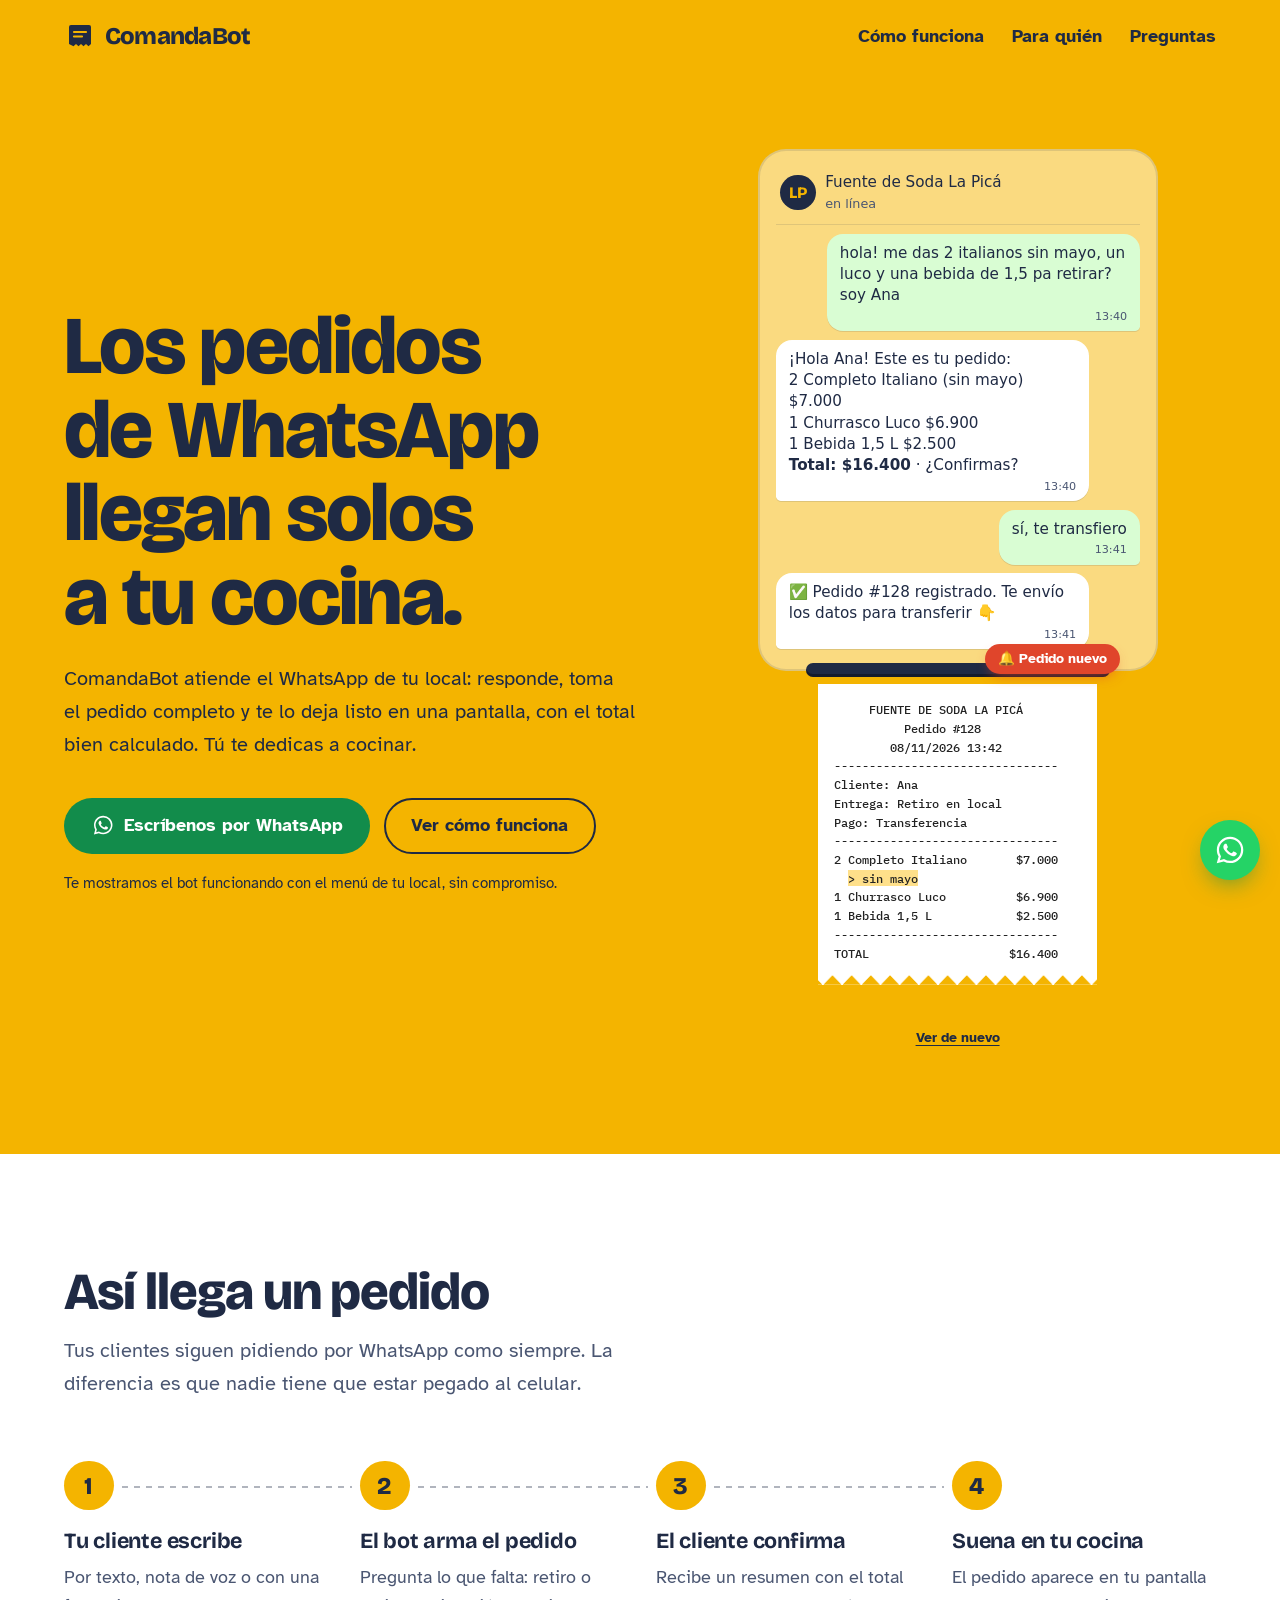
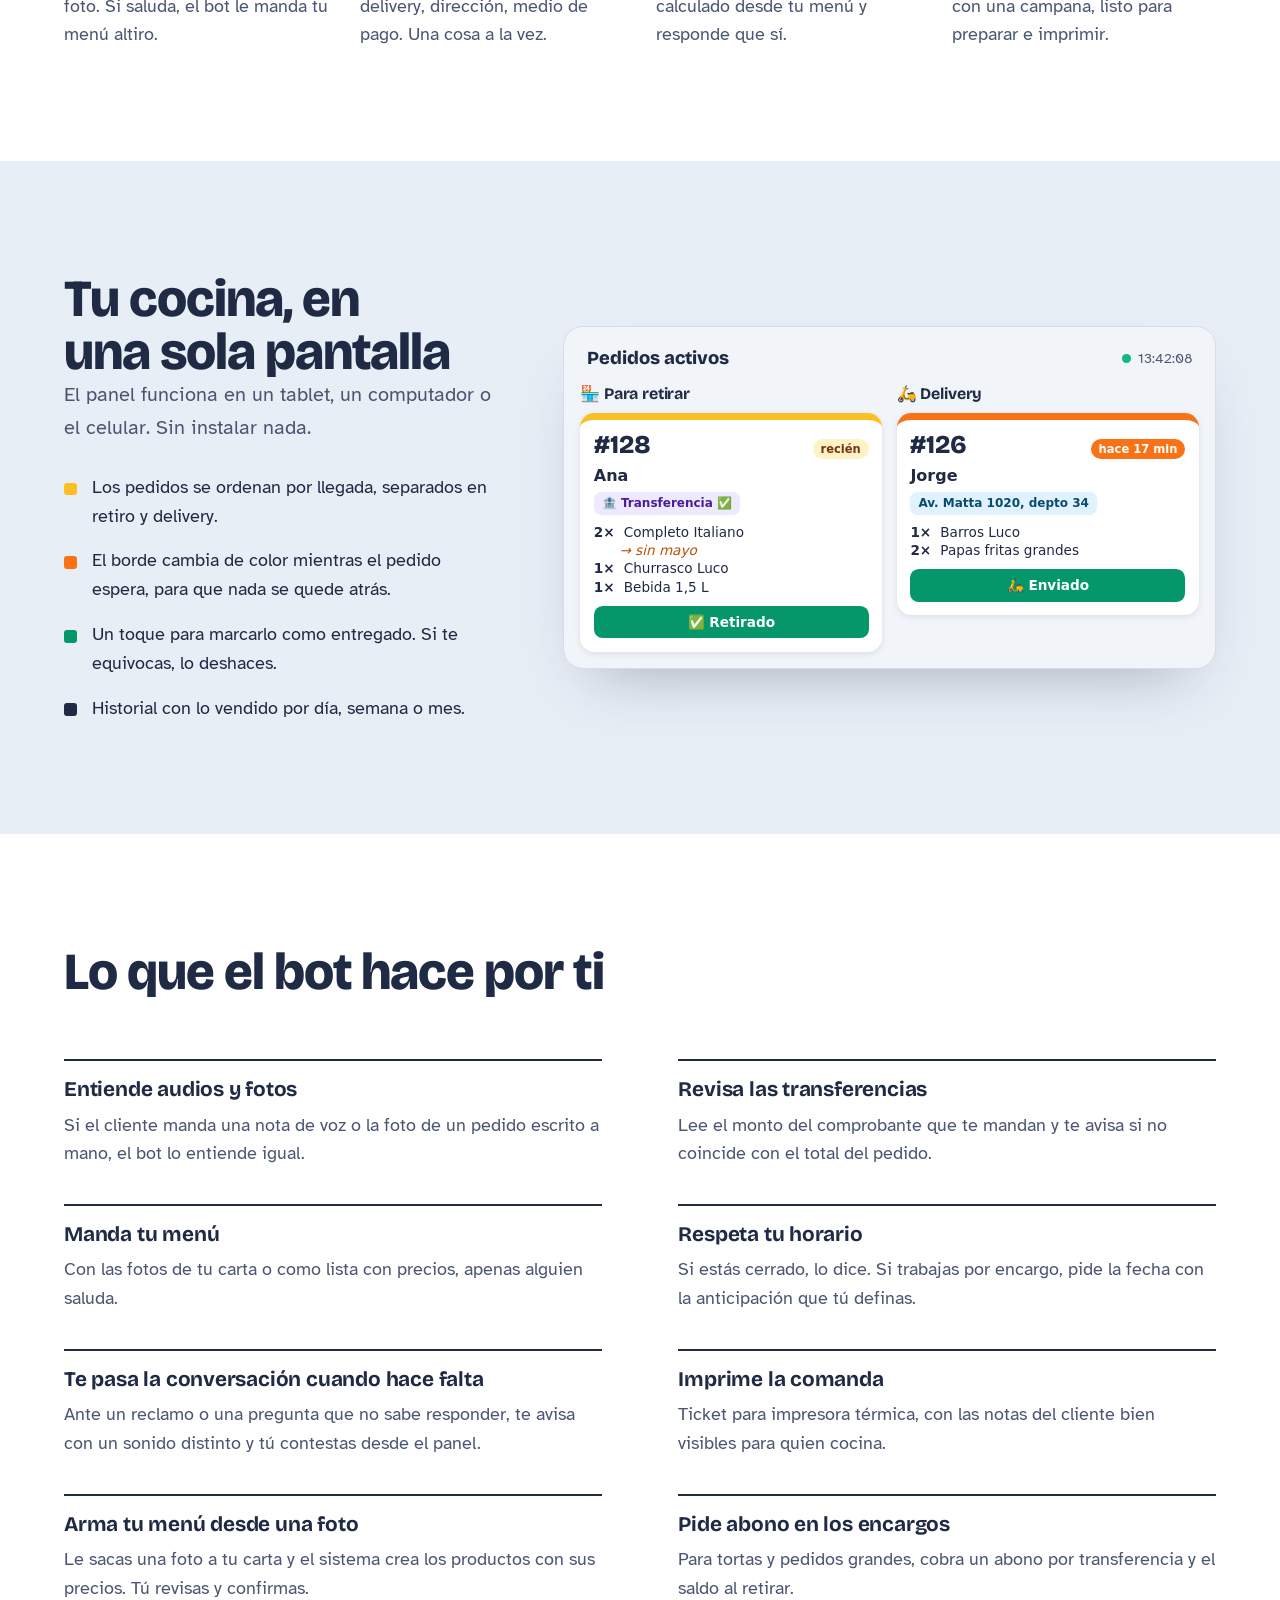
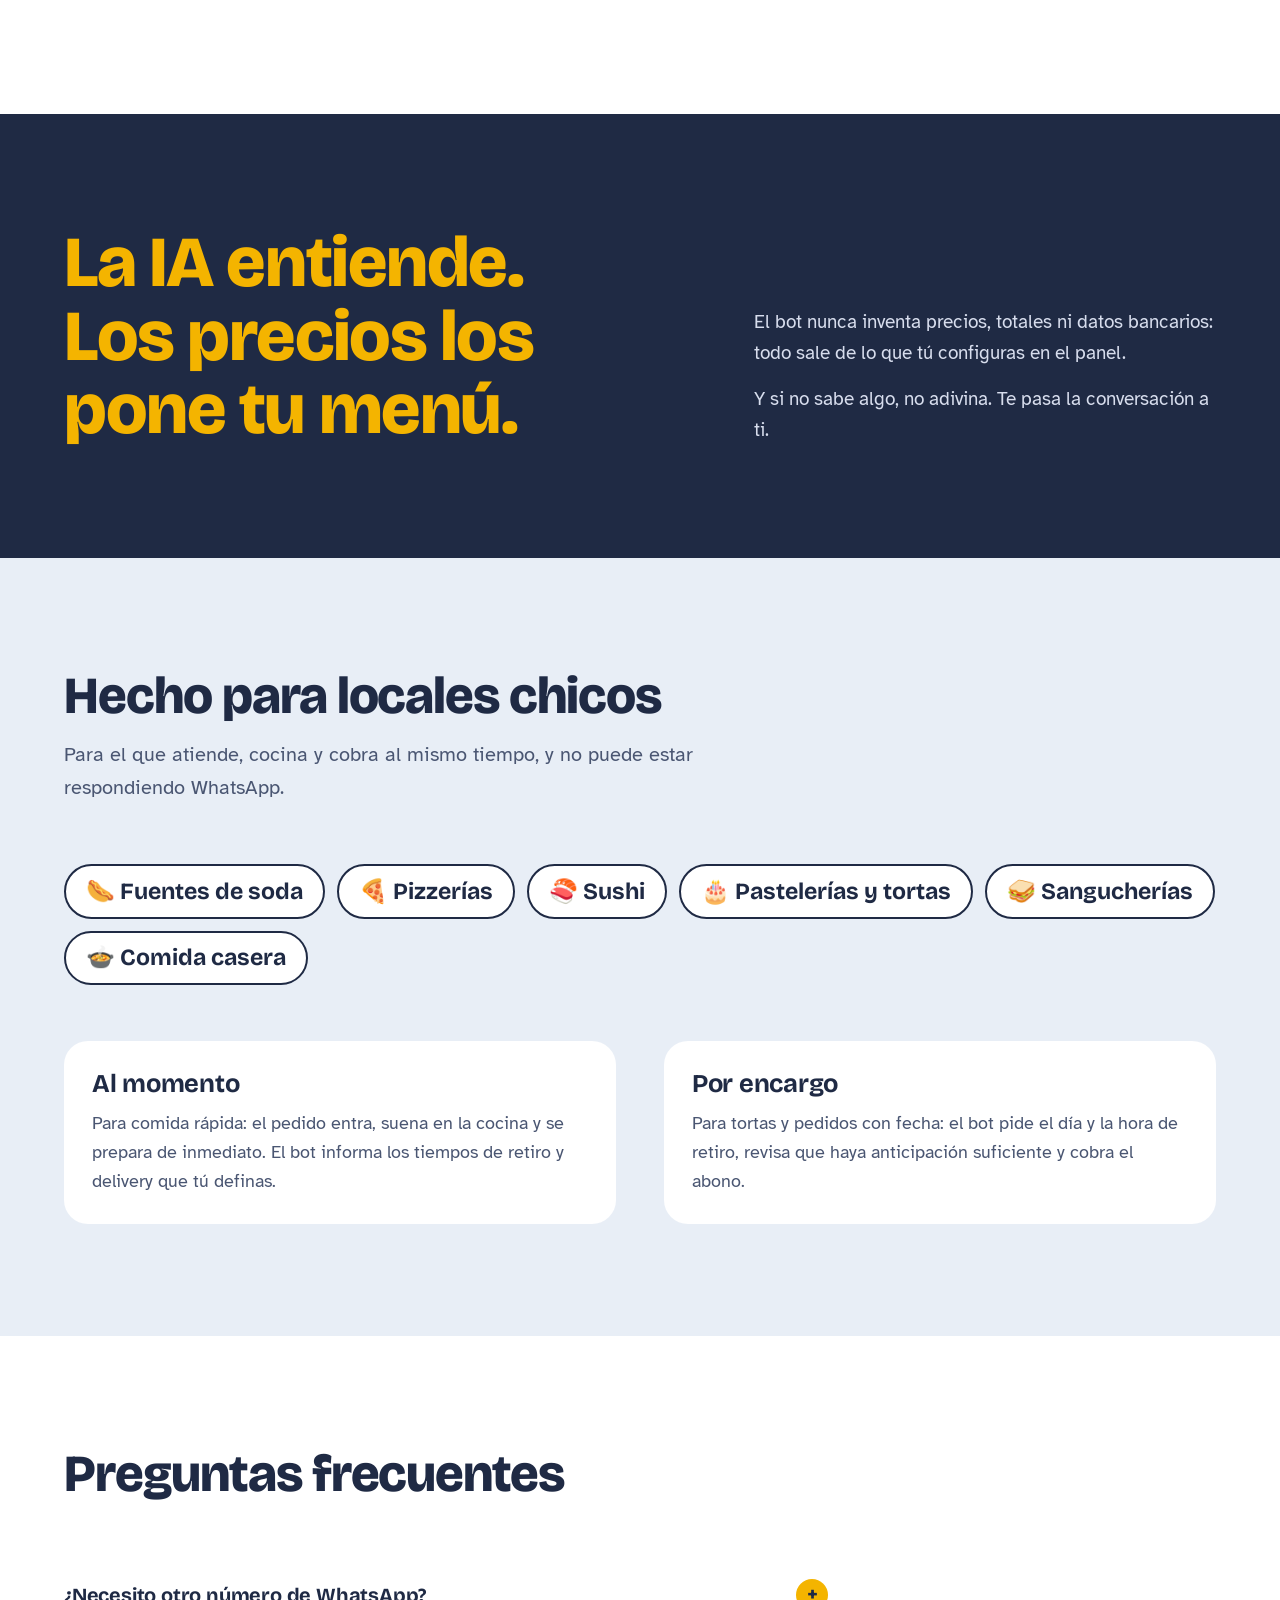
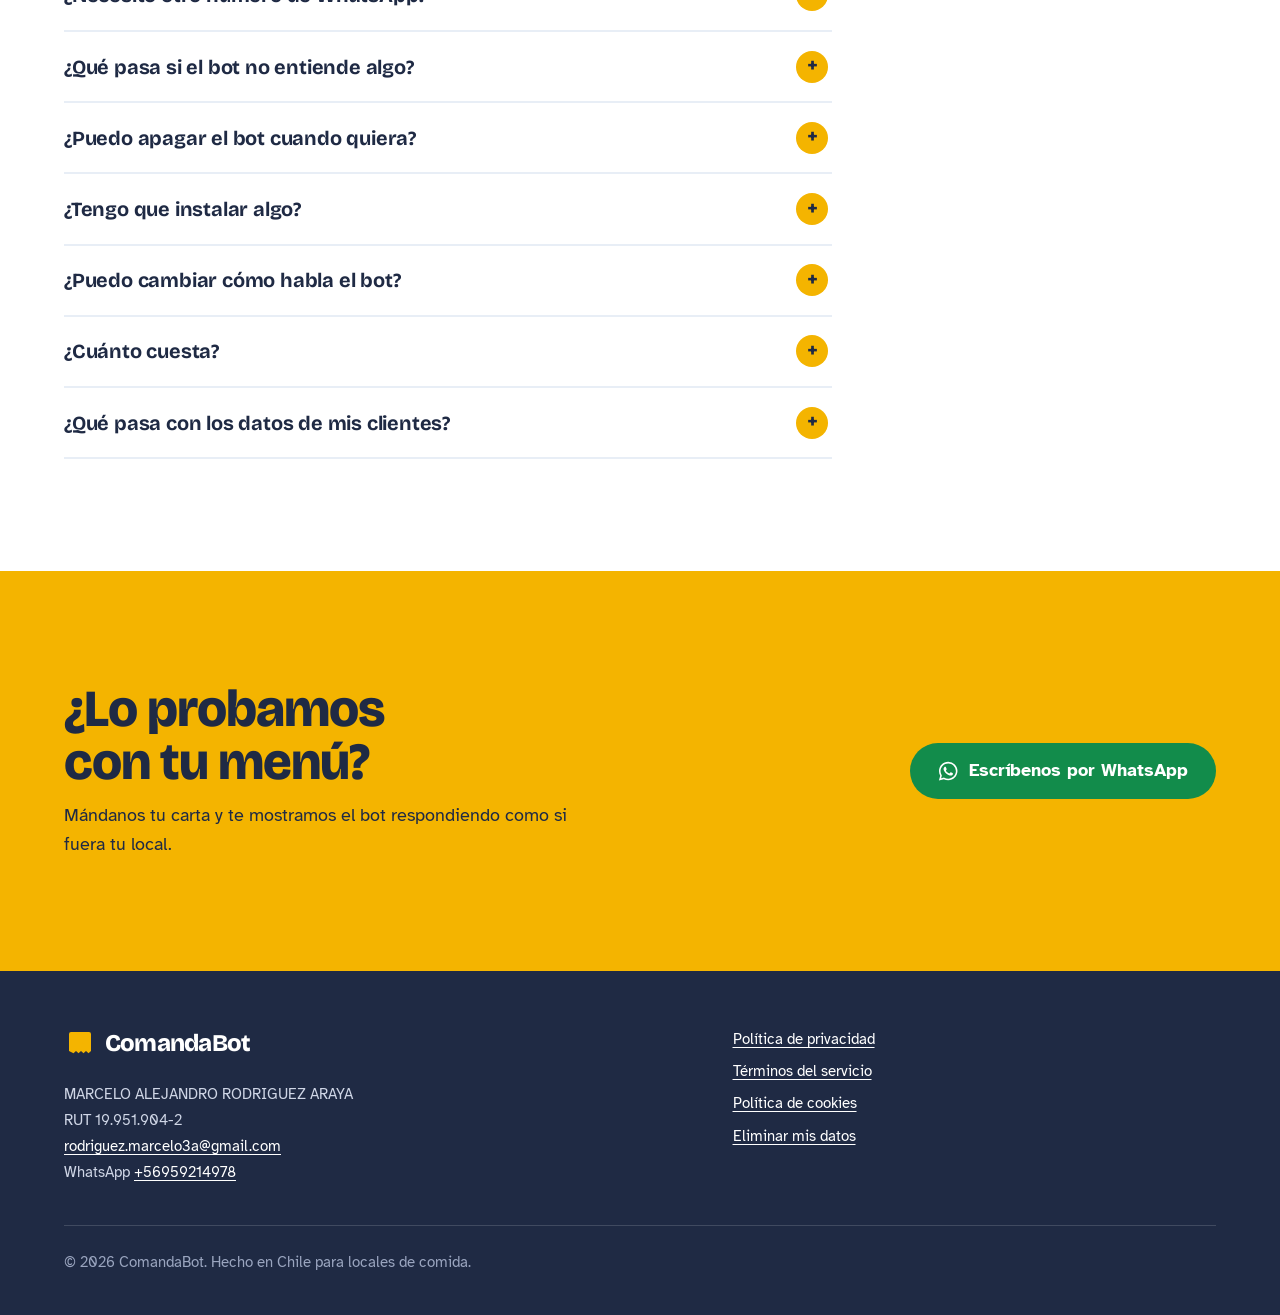
==== index.html @ 3d145ddc "Sitio público de ComandaBot (estático) Co-Authored-By: Claude Opus 5.5 <noreply@anthropic.com>" ====
<!DOCTYPE html>
<html lang="es-CL">
<head>
  <meta charset="utf-8">
  <meta name="viewport" content="width=device-width, initial-scale=1">
  <title>ComandaBot · Los pedidos de WhatsApp, directo a tu cocina</title>
  <meta name="description" content="Bot de WhatsApp que toma los pedidos de tu local y los deja listos en tu cocina, con el total bien calculado.">
  <meta name="theme-color" content="#f4b400">
  <meta property="og:title" content="ComandaBot: los pedidos de WhatsApp, directo a tu cocina">
  <meta property="og:description" content="Un bot que atiende tu WhatsApp, toma el pedido completo y lo deja listo en una pantalla para tu cocina.">
  <meta property="og:type" content="website">
  <meta property="og:url" content="https://comandabot.cl/"><link rel="canonical" href="https://comandabot.cl/">
  <link rel="icon" href="data:image/svg+xml,%3Csvg xmlns='http://www.w3.org/2000/svg' viewBox='0 0 32 32'%3E%3Crect width='32' height='32' rx='8' fill='%23f4b400'/%3E%3Cpath d='M8 7h16a2 2 0 0 1 2 2v13l-2.5 2-2.5-2-2.5 2-2.5-2-2.5 2-2.5-2-2 2V9a2 2 0 0 1 2-2z' fill='%231f2a44'/%3E%3Cpath d='M11 13h10M11 17h7' stroke='%23f4b400' stroke-width='2' stroke-linecap='round'/%3E%3C/svg%3E">
  <link rel="preload" href="/static/sitio/fuentes/bricolage.woff2" as="font" type="font/woff2" crossorigin>
  <link rel="stylesheet" href="/static/sitio/sitio.css">
</head>
<body>
  <a class="visualmente-oculto" href="#contenido">Saltar al contenido</a>

  <header class="encabezado ">
    <div class="contenedor">
      <a class="marca" href="/" aria-label="ComandaBot, inicio">
        <svg viewBox="0 0 32 32" aria-hidden="true" fill="none"><path d="M7 5h18a2 2 0 0 1 2 2v17l-2.5 2.2-2.5-2.2-2.5 2.2-2.5-2.2-2.5 2.2-2.5-2.2-2.5 2.2L5 24V7a2 2 0 0 1 2-2z" fill="currentColor"/><path d="M10 12h12M10 16.5h8" stroke="#f4b400" stroke-width="2.2" stroke-linecap="round"/></svg>

        ComandaBot
      </a>
      <nav class="navegacion" aria-label="Principal">
        <a class="ancla" href="/#como-funciona">Cómo funciona</a>
        <a class="ancla" href="/#para-quien">Para quién</a>
        <a class="ancla" href="/#preguntas">Preguntas</a>
      </nav>
    </div>
  </header>

  <main id="contenido">
<section class="portada" aria-labelledby="titulo-portada">
  <div class="contenedor">
    <div>
      <h1 id="titulo-portada">Los pedidos de WhatsApp llegan solos a tu cocina.</h1>
      <p class="bajada">ComandaBot atiende el WhatsApp de tu local: responde, toma el pedido completo y te lo deja listo en una pantalla, con el total bien calculado. Tú te dedicas a cocinar.</p>
      <div class="acciones">
        
        <a class="boton boton-whatsapp" href="https://wa.me/56959214978?text=Hola%2C%20quiero%20saber%20m%C3%A1s%20de%20ComandaBot%20para%20mi%20local." target="_blank" rel="noopener"><svg viewBox="0 0 24 24" aria-hidden="true" fill="currentColor"><path d="M12.04 2C6.58 2 2.13 6.45 2.13 11.91c0 1.75.46 3.45 1.32 4.95L2.05 22l5.25-1.38a9.9 9.9 0 0 0 4.74 1.21h.01c5.46 0 9.91-4.45 9.91-9.91 0-2.65-1.03-5.14-2.9-7.01A9.82 9.82 0 0 0 12.04 2zm0 18.15h-.01a8.23 8.23 0 0 1-4.2-1.15l-.3-.18-3.12.82.83-3.04-.2-.31a8.2 8.2 0 0 1-1.26-4.38c0-4.54 3.7-8.24 8.25-8.24 2.2 0 4.27.86 5.83 2.42a8.18 8.18 0 0 1 2.41 5.83c0 4.54-3.7 8.23-8.23 8.23zm4.52-6.16c-.25-.12-1.47-.72-1.69-.81-.23-.08-.39-.12-.56.13-.16.24-.64.8-.78.97-.15.16-.29.18-.54.06-.25-.12-1.05-.39-1.99-1.23-.74-.66-1.23-1.47-1.38-1.72-.14-.25-.02-.38.11-.51.11-.11.25-.29.37-.43.13-.15.17-.25.25-.42.08-.16.04-.31-.02-.43-.06-.12-.56-1.34-.76-1.84-.2-.48-.41-.42-.56-.43h-.48c-.17 0-.43.06-.66.31-.22.25-.86.85-.86 2.07 0 1.22.89 2.4 1.01 2.56.12.17 1.75 2.67 4.23 3.74.59.26 1.05.41 1.41.52.59.19 1.13.16 1.56.1.48-.07 1.47-.6 1.67-1.18.21-.58.21-1.07.15-1.18-.06-.1-.23-.16-.48-.28z"/></svg>
 Escríbenos por WhatsApp</a>
        
        <a class="boton boton-borde" href="#como-funciona">Ver cómo funciona</a>
      </div>
      <p class="letra-chica">Te mostramos el bot funcionando con el menú de tu local, sin compromiso.</p>
    </div>

    <div class="escena animar" id="escena" aria-label="Ejemplo: un cliente pide por WhatsApp y el pedido se imprime en la cocina">
      <div class="chat" role="img" aria-label="Conversación de ejemplo por WhatsApp">
        <div class="chat-cabecera">
          <span class="avatar" aria-hidden="true">LP</span>
          <span>Fuente de Soda La Picá<small>en línea</small></span>
        </div>
        <p class="burbuja cliente">hola! me das 2 italianos sin mayo, un luco y una bebida de 1,5 pa retirar? soy Ana<time>13:40</time></p>
        <p class="burbuja bot">¡Hola Ana! Este es tu pedido:<br>2 Completo Italiano (sin mayo) $7.000<br>1 Churrasco Luco $6.900<br>1 Bebida 1,5 L $2.500<br><b>Total: $16.400</b> · ¿Confirmas?<time>13:40</time></p>
        <p class="burbuja cliente">sí, te transfiero<time>13:41</time></p>
        <p class="burbuja bot">✅ Pedido #128 registrado. Te envío los datos para transferir 👇<time>13:41</time></p>
      </div>
      <div class="impresora" aria-label="Comanda impresa en la cocina">
        <span class="campana">🔔 Pedido nuevo</span>
        <div class="papel-recorte">
<pre class="comanda">     FUENTE DE SODA LA PICÁ
          Pedido #128
        08/11/2026 13:42
--------------------------------
Cliente: Ana
Entrega: Retiro en local
Pago: Transferencia
--------------------------------
2 Completo Italiano       $7.000
  <strong>&gt; sin mayo</strong>
1 Churrasco Luco          $6.900
1 Bebida 1,5 L            $2.500
--------------------------------
TOTAL                    $16.400</pre>
        </div>
      </div>
      <button type="button" class="repetir" id="repetir">Ver de nuevo</button>
    </div>
  </div>
</section>

<section class="seccion" id="como-funciona" aria-labelledby="titulo-como">
  <div class="contenedor">
    <div class="encabezado-seccion">
      <h2 id="titulo-como">Así llega un pedido</h2>
      <p class="bajada">Tus clientes siguen pidiendo por WhatsApp como siempre. La diferencia es que nadie tiene que estar pegado al celular.</p>
    </div>
    <ol class="pasos">
      <li>
        <h3>Tu cliente escribe</h3>
        <p>Por texto, nota de voz o con una foto. Si saluda, el bot le manda tu menú altiro.</p>
      </li>
      <li>
        <h3>El bot arma el pedido</h3>
        <p>Pregunta lo que falta: retiro o delivery, dirección, medio de pago. Una cosa a la vez.</p>
      </li>
      <li>
        <h3>El cliente confirma</h3>
        <p>Recibe un resumen con el total calculado desde tu menú y responde que sí.</p>
      </li>
      <li>
        <h3>Suena en tu cocina</h3>
        <p>El pedido aparece en tu pantalla con una campana, listo para preparar e imprimir.</p>
      </li>
    </ol>
  </div>
</section>

<section class="seccion seccion-azulejo" aria-labelledby="titulo-panel">
  <div class="contenedor panel-demo">
    <div>
      <h2 id="titulo-panel">Tu cocina, en una sola pantalla</h2>
      <p class="bajada">El panel funciona en un tablet, un computador o el celular. Sin instalar nada.</p>
      <ul class="puntos">
        <li style="--punto:#fbbf24">Los pedidos se ordenan por llegada, separados en retiro y delivery.</li>
        <li style="--punto:#f97316">El borde cambia de color mientras el pedido espera, para que nada se quede atrás.</li>
        <li style="--punto:#059669">Un toque para marcarlo como entregado. Si te equivocas, lo deshaces.</li>
        <li style="--punto:#1f2a44">Historial con lo vendido por día, semana o mes.</li>
      </ul>
    </div>
    <div class="tablero" aria-hidden="true">
      <div class="tablero-barra">Pedidos activos <span>13:42:08</span></div>
      <div class="columnas">
        <div class="columna">
          <h3>🏪 Para retirar</h3>
          <article class="tarjeta">
            <header><span class="numero">#128</span><span class="espera">recién</span></header>
            <p class="cliente">Ana</p>
            <span class="etiqueta">🏦 Transferencia ✅</span>
            <ul>
              <li><b>2×</b> Completo Italiano</li>
              <li class="nota">→ sin mayo</li>
              <li><b>1×</b> Churrasco Luco</li>
              <li><b>1×</b> Bebida 1,5 L</li>
            </ul>
            <p class="listo">✅ Retirado</p>
          </article>
        </div>
        <div class="columna">
          <h3>🛵 Delivery</h3>
          <article class="tarjeta" style="--borde:#f97316;--chip:#f97316;--chip-texto:#fff">
            <header><span class="numero">#126</span><span class="espera">hace 17 min</span></header>
            <p class="cliente">Jorge</p>
            <span class="etiqueta" style="background:#e0f2fe;color:#0c4a6e">Av. Matta 1020, depto 34</span>
            <ul>
              <li><b>1×</b> Barros Luco</li>
              <li><b>2×</b> Papas fritas grandes</li>
            </ul>
            <p class="listo">🛵 Enviado</p>
          </article>
        </div>
      </div>
    </div>
  </div>
</section>

<section class="seccion" aria-labelledby="titulo-resuelve">
  <div class="contenedor">
    <div class="encabezado-seccion">
      <h2 id="titulo-resuelve">Lo que el bot hace por ti</h2>
    </div>
    <dl class="resuelve">
      <div>
        <dt>Entiende audios y fotos</dt>
        <dd>Si el cliente manda una nota de voz o la foto de un pedido escrito a mano, el bot lo entiende igual.</dd>
      </div>
      <div>
        <dt>Revisa las transferencias</dt>
        <dd>Lee el monto del comprobante que te mandan y te avisa si no coincide con el total del pedido.</dd>
      </div>
      <div>
        <dt>Manda tu menú</dt>
        <dd>Con las fotos de tu carta o como lista con precios, apenas alguien saluda.</dd>
      </div>
      <div>
        <dt>Respeta tu horario</dt>
        <dd>Si estás cerrado, lo dice. Si trabajas por encargo, pide la fecha con la anticipación que tú definas.</dd>
      </div>
      <div>
        <dt>Te pasa la conversación cuando hace falta</dt>
        <dd>Ante un reclamo o una pregunta que no sabe responder, te avisa con un sonido distinto y tú contestas desde el panel.</dd>
      </div>
      <div>
        <dt>Imprime la comanda</dt>
        <dd>Ticket para impresora térmica, con las notas del cliente bien visibles para quien cocina.</dd>
      </div>
      <div>
        <dt>Arma tu menú desde una foto</dt>
        <dd>Le sacas una foto a tu carta y el sistema crea los productos con sus precios. Tú revisas y confirmas.</dd>
      </div>
      <div>
        <dt>Pide abono en los encargos</dt>
        <dd>Para tortas y pedidos grandes, cobra un abono por transferencia y el saldo al retirar.</dd>
      </div>
    </dl>
  </div>
</section>

<section class="seccion confianza" aria-labelledby="titulo-confianza">
  <div class="contenedor">
    <h2 id="titulo-confianza">La IA entiende. Los precios los pone tu menú.</h2>
    <div>
      <p>El bot nunca inventa precios, totales ni datos bancarios: todo sale de lo que tú configuras en el panel.</p>
      <p>Y si no sabe algo, no adivina. Te pasa la conversación a ti.</p>
    </div>
  </div>
</section>

<section class="seccion seccion-azulejo" id="para-quien" aria-labelledby="titulo-quien">
  <div class="contenedor">
    <div class="encabezado-seccion">
      <h2 id="titulo-quien">Hecho para locales chicos</h2>
      <p class="bajada">Para el que atiende, cocina y cobra al mismo tiempo, y no puede estar respondiendo WhatsApp.</p>
    </div>
    <ul class="locales">
      <li>🌭 Fuentes de soda</li>
      <li>🍕 Pizzerías</li>
      <li>🍣 Sushi</li>
      <li>🎂 Pastelerías y tortas</li>
      <li>🥪 Sangucherías</li>
      <li>🍲 Comida casera</li>
    </ul>
    <div class="modos">
      <div class="modo">
        <h3>Al momento</h3>
        <p>Para comida rápida: el pedido entra, suena en la cocina y se prepara de inmediato. El bot informa los tiempos de retiro y delivery que tú definas.</p>
      </div>
      <div class="modo">
        <h3>Por encargo</h3>
        <p>Para tortas y pedidos con fecha: el bot pide el día y la hora de retiro, revisa que haya anticipación suficiente y cobra el abono.</p>
      </div>
    </div>
  </div>
</section>

<section class="seccion" id="preguntas" aria-labelledby="titulo-preguntas">
  <div class="contenedor">
    <div class="encabezado-seccion">
      <h2 id="titulo-preguntas">Preguntas frecuentes</h2>
    </div>
    <div class="preguntas">
      <details>
        <summary>¿Necesito otro número de WhatsApp?</summary>
        <p>Sí. Tu local usa un número dedicado, conectado a la plataforma oficial de WhatsApp Business de Meta. Tu WhatsApp personal no se toca.</p>
      </details>
      <details>
        <summary>¿Qué pasa si el bot no entiende algo?</summary>
        <p>No inventa. Le dice al cliente que lo consulta con el local y a ti te llega un aviso en el panel para que respondas tú, desde el mismo chat.</p>
      </details>
      <details>
        <summary>¿Puedo apagar el bot cuando quiera?</summary>
        <p>Sí, con un interruptor en la configuración. Mientras está apagado, los mensajes te llegan al panel para que los respondas tú.</p>
      </details>
      <details>
        <summary>¿Tengo que instalar algo?</summary>
        <p>No. El panel se abre en el navegador de un tablet, computador o celular. Si quieres imprimir comandas, sirve una impresora térmica de 58 u 80 mm conectada a un computador. En tablets Android, consúltanos por modelos compatibles.</p>
      </details>
      <details>
        <summary>¿Puedo cambiar cómo habla el bot?</summary>
        <p>Sí. Tú defines su personalidad y las reglas de tu local: zonas de reparto, promociones, lo que no vendes. Los precios y el menú se editan en el panel.</p>
      </details>
      <details>
        <summary>¿Cuánto cuesta?</summary>
        <p>Depende de tu local y de cuántos pedidos recibes. Escríbenos por WhatsApp y te contamos los planes.</p>
      </details>
      <details>
        <summary>¿Qué pasa con los datos de mis clientes?</summary>
        <p>Se usan solo para atender sus pedidos en tu local y no se venden ni se comparten con otros locales. Está todo explicado en la <a href="/privacidad/">política de privacidad</a>.</p>
      </details>
    </div>
  </div>
</section>

<section class="seccion cierre" aria-labelledby="titulo-cierre">
  <div class="contenedor">
    <div>
      <h2 id="titulo-cierre">¿Lo probamos con tu menú?</h2>
      <p>Mándanos tu carta y te mostramos el bot respondiendo como si fuera tu local.</p>
    </div>
    
    <a class="boton boton-whatsapp" href="https://wa.me/56959214978?text=Hola%2C%20quiero%20saber%20m%C3%A1s%20de%20ComandaBot%20para%20mi%20local." target="_blank" rel="noopener"><svg viewBox="0 0 24 24" aria-hidden="true" fill="currentColor"><path d="M12.04 2C6.58 2 2.13 6.45 2.13 11.91c0 1.75.46 3.45 1.32 4.95L2.05 22l5.25-1.38a9.9 9.9 0 0 0 4.74 1.21h.01c5.46 0 9.91-4.45 9.91-9.91 0-2.65-1.03-5.14-2.9-7.01A9.82 9.82 0 0 0 12.04 2zm0 18.15h-.01a8.23 8.23 0 0 1-4.2-1.15l-.3-.18-3.12.82.83-3.04-.2-.31a8.2 8.2 0 0 1-1.26-4.38c0-4.54 3.7-8.24 8.25-8.24 2.2 0 4.27.86 5.83 2.42a8.18 8.18 0 0 1 2.41 5.83c0 4.54-3.7 8.23-8.23 8.23zm4.52-6.16c-.25-.12-1.47-.72-1.69-.81-.23-.08-.39-.12-.56.13-.16.24-.64.8-.78.97-.15.16-.29.18-.54.06-.25-.12-1.05-.39-1.99-1.23-.74-.66-1.23-1.47-1.38-1.72-.14-.25-.02-.38.11-.51.11-.11.25-.29.37-.43.13-.15.17-.25.25-.42.08-.16.04-.31-.02-.43-.06-.12-.56-1.34-.76-1.84-.2-.48-.41-.42-.56-.43h-.48c-.17 0-.43.06-.66.31-.22.25-.86.85-.86 2.07 0 1.22.89 2.4 1.01 2.56.12.17 1.75 2.67 4.23 3.74.59.26 1.05.41 1.41.52.59.19 1.13.16 1.56.1.48-.07 1.47-.6 1.67-1.18.21-.58.21-1.07.15-1.18-.06-.1-.23-.16-.48-.28z"/></svg>
 Escríbenos por WhatsApp</a>
    
  </div>
</section>
</main>

  <footer class="pie">
    <div class="contenedor">
      <div>
        <a class="marca" href="/"><svg viewBox="0 0 32 32" aria-hidden="true" fill="none"><path d="M7 5h18a2 2 0 0 1 2 2v17l-2.5 2.2-2.5-2.2-2.5 2.2-2.5-2.2-2.5 2.2-2.5-2.2-2.5 2.2L5 24V7a2 2 0 0 1 2-2z" fill="currentColor"/><path d="M10 12h12M10 16.5h8" stroke="#f4b400" stroke-width="2.2" stroke-linecap="round"/></svg>
 ComandaBot</a>
        <address>
          MARCELO ALEJANDRO RODRIGUEZ ARAYA<br>
          RUT 19.951.904-2<br>
          
          <a href="mailto:rodriguez.marcelo3a@gmail.com">rodriguez.marcelo3a@gmail.com</a>
          <br>WhatsApp <a href="https://wa.me/56959214978?text=Hola%2C%20quiero%20saber%20m%C3%A1s%20de%20ComandaBot%20para%20mi%20local.">+56959214978</a>
        </address>
      </div>
      <nav aria-label="Legal">
        <ul>
          <li><a href="/privacidad/">Política de privacidad</a></li>
          <li><a href="/terminos/">Términos del servicio</a></li>
          <li><a href="/cookies/">Política de cookies</a></li>
          <li><a href="/privacidad/#eliminar-datos">Eliminar mis datos</a></li>
        </ul>
      </nav>
      <p class="derechos">© 2026 ComandaBot. Hecho en Chile para locales de comida.</p>
    </div>
  </footer>

  
  <a class="whatsapp-flotante" href="https://wa.me/56959214978?text=Hola%2C%20quiero%20saber%20m%C3%A1s%20de%20ComandaBot%20para%20mi%20local." target="_blank" rel="noopener" aria-label="Escríbenos por WhatsApp">
    <svg viewBox="0 0 24 24" aria-hidden="true" fill="currentColor"><path d="M12.04 2C6.58 2 2.13 6.45 2.13 11.91c0 1.75.46 3.45 1.32 4.95L2.05 22l5.25-1.38a9.9 9.9 0 0 0 4.74 1.21h.01c5.46 0 9.91-4.45 9.91-9.91 0-2.65-1.03-5.14-2.9-7.01A9.82 9.82 0 0 0 12.04 2zm0 18.15h-.01a8.23 8.23 0 0 1-4.2-1.15l-.3-.18-3.12.82.83-3.04-.2-.31a8.2 8.2 0 0 1-1.26-4.38c0-4.54 3.7-8.24 8.25-8.24 2.2 0 4.27.86 5.83 2.42a8.18 8.18 0 0 1 2.41 5.83c0 4.54-3.7 8.23-8.23 8.23zm4.52-6.16c-.25-.12-1.47-.72-1.69-.81-.23-.08-.39-.12-.56.13-.16.24-.64.8-.78.97-.15.16-.29.18-.54.06-.25-.12-1.05-.39-1.99-1.23-.74-.66-1.23-1.47-1.38-1.72-.14-.25-.02-.38.11-.51.11-.11.25-.29.37-.43.13-.15.17-.25.25-.42.08-.16.04-.31-.02-.43-.06-.12-.56-1.34-.76-1.84-.2-.48-.41-.42-.56-.43h-.48c-.17 0-.43.06-.66.31-.22.25-.86.85-.86 2.07 0 1.22.89 2.4 1.01 2.56.12.17 1.75 2.67 4.23 3.74.59.26 1.05.41 1.41.52.59.19 1.13.16 1.56.1.48-.07 1.47-.6 1.67-1.18.21-.58.21-1.07.15-1.18-.06-.1-.23-.16-.48-.28z"/></svg>

  </a>
  
  
<script>
  // Repite la secuencia de la portada (reinicia las animaciones CSS)
  document.getElementById("repetir")?.addEventListener("click", () => {
    const escena = document.getElementById("escena");
    escena.classList.remove("animar");
    void escena.offsetWidth;
    escena.classList.add("animar");
  });
</script>

</body>
</html>
---- static/sitio/sitio.css ----
/* ComandaBot · sitio público
   Idea: el pedido de WhatsApp se convierte en la comanda de cocina.
   Paleta: tinta de lápiz pasta, mostaza de letrero de fuente de soda, papel de ticket. */

@font-face { font-family: "Bricolage"; src: url("fuentes/bricolage.woff2") format("woff2"); font-weight: 200 800; font-display: swap; }
@font-face { font-family: "Atkinson"; src: url("fuentes/atkinson-400.woff2") format("woff2"); font-weight: 400; font-display: swap; }
@font-face { font-family: "Atkinson"; src: url("fuentes/atkinson-700.woff2") format("woff2"); font-weight: 700; font-display: swap; }
@font-face { font-family: "Ticket"; src: url("fuentes/plexmono-500.woff2") format("woff2"); font-weight: 500; font-display: swap; }

:root {
  --tinta: #1f2a44;
  --tinta-suave: #4a5672;
  --mostaza: #f4b400;
  --mostaza-clara: #ffe08a;
  --papel: #ffffff;
  --azulejo: #e8eef6;
  --tomate: #e0452b;
  --whatsapp: #25d366;
  --whatsapp-oscuro: #128c4b;

  --display: "Bricolage", "Arial Narrow", system-ui, sans-serif;
  --texto: "Atkinson", system-ui, -apple-system, "Segoe UI", sans-serif;
  --ticket: "Ticket", ui-monospace, "Courier New", monospace;

  --ancho: 72rem;
  --margen: clamp(1.25rem, 4vw, 2.5rem);
}

*, *::before, *::after { box-sizing: border-box; }
html { scroll-behavior: smooth; scroll-padding-top: 5rem; }
body {
  margin: 0;
  font-family: var(--texto);
  font-size: 1.125rem;
  line-height: 1.6;
  color: var(--tinta);
  background: var(--papel);
  -webkit-font-smoothing: antialiased;
}
img, svg { display: block; max-width: 100%; }
a { color: inherit; }
:focus-visible { outline: 3px solid var(--tinta); outline-offset: 3px; border-radius: 4px; }
.contenedor { width: min(100% - 2 * var(--margen), var(--ancho)); margin-inline: auto; }
.visualmente-oculto { position: absolute; width: 1px; height: 1px; overflow: hidden; clip: rect(0 0 0 0); white-space: nowrap; }

/* Titulares: grotesca con aire de letrero, apretada y grande */
h1, h2, h3 { font-family: var(--display); line-height: 1.02; letter-spacing: -0.02em; margin: 0; text-wrap: balance; }
h1 { font-size: clamp(2.6rem, 6.4vw, 5.25rem); font-weight: 800; font-variation-settings: "opsz" 96; }
h2 { font-size: clamp(2rem, 4.2vw, 3.25rem); font-weight: 800; font-variation-settings: "opsz" 72; }
h3 { font-size: 1.35rem; font-weight: 700; letter-spacing: -0.01em; line-height: 1.2; }
p { margin: 0; }
.bajada { font-size: clamp(1.15rem, 1.6vw, 1.35rem); max-width: 34em; color: var(--tinta-suave); }

/* Botones */
.boton {
  display: inline-flex; align-items: center; justify-content: center; gap: 0.6rem;
  min-height: 3.5rem; padding: 0 1.6rem;
  font: 700 1.1rem/1 var(--texto); text-decoration: none;
  border-radius: 999px; border: 2px solid transparent; cursor: pointer;
  transition: transform 0.15s ease, background-color 0.15s ease;
}
.boton:active { transform: scale(0.97); }
.boton-whatsapp { background: var(--whatsapp-oscuro); color: #fff; }
.boton-whatsapp:hover { background: #0e7a40; }
.boton-whatsapp svg { width: 1.4rem; height: 1.4rem; }
.boton-borde { border-color: var(--tinta); color: var(--tinta); background: transparent; }
.boton-borde:hover { background: var(--tinta); color: #fff; }

/* Encabezado */
.encabezado { position: sticky; top: 0; z-index: 20; background: var(--mostaza); }
.encabezado .contenedor { display: flex; align-items: center; justify-content: space-between; gap: 1rem; min-height: 4.5rem; }
.marca { display: inline-flex; align-items: center; gap: 0.55rem; font: 800 1.5rem/1 var(--display); letter-spacing: -0.03em; text-decoration: none; }
.marca svg { width: 2rem; height: 2rem; flex-shrink: 0; }
.navegacion { display: flex; align-items: center; gap: 1.75rem; font-weight: 700; }
.navegacion a { text-decoration: none; }
.navegacion a:hover { text-decoration: underline; text-underline-offset: 0.25em; }
.navegacion .ingresar { white-space: nowrap; padding: 0.55rem 1.1rem; border-radius: 999px; border: 2px solid var(--tinta); }
.navegacion .ingresar:hover { background: var(--tinta); color: var(--mostaza); text-decoration: none; }
@media (max-width: 52rem) { .navegacion .ancla { display: none; } }
@media (max-width: 26rem) { .navegacion .al-panel { display: none; } .marca { font-size: 1.3rem; } }
.encabezado-simple { background: var(--papel); border-bottom: 1px solid var(--azulejo); }

/* ---------- Portada: el chat se convierte en comanda ---------- */
.portada { background: var(--mostaza); padding: clamp(2.5rem, 6vw, 5rem) 0 clamp(3.5rem, 8vw, 6.5rem); overflow: hidden; }
.portada .contenedor { display: grid; grid-template-columns: 1.05fr 0.95fr; gap: clamp(2rem, 5vw, 4.5rem); align-items: center; }
.portada h1 { max-width: 11ch; }
.portada .bajada { color: var(--tinta); margin-top: 1.5rem; }
.portada .acciones { display: flex; flex-wrap: wrap; gap: 0.85rem; margin-top: 2.25rem; }
.portada .letra-chica { margin-top: 1.1rem; font-size: 0.95rem; }
@media (max-width: 60rem) {
  .portada .contenedor { grid-template-columns: 1fr; }
  .portada h1 { max-width: 14ch; }
}

.escena { position: relative; display: grid; grid-template-columns: 1fr; justify-items: center; }
.chat {
  font-family: system-ui, -apple-system, "Segoe UI", Roboto, sans-serif; /* como WhatsApp, y sin el cero tachado de Atkinson */
  width: min(100%, 25rem);
  background: rgba(255, 255, 255, 0.5);
  border: 2px solid rgba(31, 42, 68, 0.12);
  border-radius: 1.75rem;
  padding: 1rem 1rem 1.25rem;
  display: flex; flex-direction: column; gap: 0.55rem;
}
.chat-cabecera { display: flex; align-items: center; gap: 0.6rem; padding: 0.2rem 0.3rem 0.6rem; border-bottom: 1px solid rgba(31, 42, 68, 0.12); font-size: 0.95rem; }
.chat-cabecera .avatar { width: 2.2rem; height: 2.2rem; border-radius: 50%; background: var(--tinta); color: var(--mostaza); display: grid; place-items: center; font: 800 1rem var(--display); }
.chat-cabecera small { display: block; color: var(--tinta-suave); font-size: 0.8rem; }
.burbuja { max-width: 86%; padding: 0.55rem 0.8rem 0.4rem; border-radius: 1rem; font-size: 0.95rem; line-height: 1.4; box-shadow: 0 1px 0 rgba(31, 42, 68, 0.12); }
.burbuja time { display: block; text-align: right; font-size: 0.7rem; color: var(--tinta-suave); margin-top: 0.15rem; }
.burbuja.cliente { align-self: flex-end; background: #d9fdd3; border-bottom-right-radius: 0.3rem; }
.burbuja.bot { align-self: flex-start; background: var(--papel); border-bottom-left-radius: 0.3rem; }
.burbuja.bot b { font-weight: 700; }

/* La comanda: papel térmico que sale de la "impresora" */
.impresora { width: min(100%, 19rem); margin-top: -0.5rem; position: relative; z-index: 2; }
.impresora::before { /* ranura */
  content: ""; display: block; height: 0.9rem; border-radius: 0.6rem; background: var(--tinta);
  box-shadow: inset 0 -3px 0 rgba(0, 0, 0, 0.35);
}
.papel-recorte { overflow: hidden; margin: -0.35rem 0.8rem 0; padding-bottom: 1.25rem; }
.comanda {
  --diente: 0.6rem;
  background: var(--papel);
  font: 500 0.78rem/1.5 var(--ticket);
  color: #222;
  padding: 1rem 1rem 1.4rem;
  white-space: pre;
  box-shadow: 0 10px 18px -10px rgba(31, 42, 68, 0.45);
  /* borde inferior cortado en zigzag, como el ticket arrancado */
  -webkit-mask: conic-gradient(from -45deg at bottom, #0000, #000 1deg 89deg, #0000 90deg) 50% / calc(2 * var(--diente)) 100%;
          mask: conic-gradient(from -45deg at bottom, #0000, #000 1deg 89deg, #0000 90deg) 50% / calc(2 * var(--diente)) 100%;
  transform-origin: top center;
}
.comanda strong { font-weight: 500; background: var(--mostaza-clara); }
.campana {
  position: absolute; z-index: 3; top: -1.2rem; right: -0.6rem;
  background: var(--tomate); color: #fff; font: 700 0.85rem/1 var(--texto);
  padding: 0.5rem 0.8rem; border-radius: 999px; box-shadow: 0 6px 14px -6px rgba(224, 69, 43, 0.8);
}

/* Secuencia de carga (una sola, orquestada): mensajes -> confirmación -> se imprime la comanda */
@media (prefers-reduced-motion: no-preference) {
  .animar .burbuja { opacity: 0; transform: translateY(0.5rem) scale(0.98); animation: aparecer 0.35s ease-out forwards; }
  .animar .burbuja:nth-of-type(1) { animation-delay: 0.3s; }
  .animar .burbuja:nth-of-type(2) { animation-delay: 1.3s; }
  .animar .burbuja:nth-of-type(3) { animation-delay: 2.5s; }
  .animar .burbuja:nth-of-type(4) { animation-delay: 3.2s; }
  .animar .comanda { transform: translateY(-101%); animation: imprimir 1.6s steps(14, end) 3.8s forwards; }
  .animar .campana { opacity: 0; transform: scale(0.6); animation: sonar 0.5s cubic-bezier(.3, 1.6, .5, 1) 5.4s forwards; }
}
@keyframes aparecer { to { opacity: 1; transform: none; } }
@keyframes imprimir { to { transform: translateY(0); } }
@keyframes sonar { to { opacity: 1; transform: none; } }
.repetir {
  margin-top: 0.25rem; background: none; border: 0; padding: 0.4rem 0.6rem;
  font: 700 0.9rem var(--texto); color: var(--tinta); text-decoration: underline; text-underline-offset: 0.2em; cursor: pointer;
}
@media (prefers-reduced-motion: reduce) { .repetir { display: none; } }

/* ---------- Secciones ---------- */
.seccion { padding: clamp(4rem, 9vw, 7rem) 0; }
.seccion-azulejo { background: var(--azulejo); }
.seccion .encabezado-seccion { max-width: 40rem; margin-bottom: clamp(2.5rem, 5vw, 3.75rem); }
.seccion .encabezado-seccion .bajada { margin-top: 1rem; }

/* Cómo funciona: es una secuencia real, por eso va numerada */
.pasos { list-style: none; margin: 0; padding: 0; display: grid; grid-template-columns: repeat(4, 1fr); gap: 2rem; counter-reset: paso; }
.pasos li { counter-increment: paso; position: relative; padding-top: 4.25rem; }
.pasos li::before {
  content: counter(paso);
  position: absolute; top: 0; left: 0;
  width: 3.1rem; height: 3.1rem; border-radius: 50%;
  display: grid; place-items: center;
  font: 800 1.5rem/1 var(--display); color: var(--tinta); background: var(--mostaza);
}
.pasos li:not(:last-child)::after { /* línea que une los pasos */
  content: ""; position: absolute; top: 1.55rem; left: 3.6rem; right: -1.5rem; height: 2px;
  background: repeating-linear-gradient(90deg, var(--tinta) 0 6px, transparent 6px 12px); opacity: 0.35;
}
.pasos p { margin-top: 0.5rem; color: var(--tinta-suave); }
@media (max-width: 56rem) {
  .pasos { grid-template-columns: 1fr 1fr; row-gap: 2.75rem; }
  .pasos li::after { display: none; }
}
@media (max-width: 34rem) { .pasos { grid-template-columns: 1fr; } }

/* El panel: maqueta del tablero real de la cocina */
.panel-demo { display: grid; grid-template-columns: 0.8fr 1.2fr; gap: clamp(2rem, 5vw, 4rem); align-items: center; }
.panel-demo ul.puntos { list-style: none; padding: 0; margin: 1.75rem 0 0; display: grid; gap: 1rem; }
.panel-demo ul.puntos li { padding-left: 1.75rem; position: relative; }
.panel-demo ul.puntos li::before { content: ""; position: absolute; left: 0; top: 0.55em; width: 0.8rem; height: 0.8rem; border-radius: 3px; background: var(--punto, var(--mostaza)); }
@media (max-width: 60rem) { .panel-demo { grid-template-columns: 1fr; } }

.tablero { font-family: system-ui, -apple-system, "Segoe UI", Roboto, sans-serif; background: #f1f5f9; border-radius: 1.25rem; padding: 1rem; border: 1px solid #d5dde8; box-shadow: 0 30px 60px -30px rgba(31, 42, 68, 0.35); }
.tablero-barra { display: flex; align-items: center; justify-content: space-between; padding: 0.25rem 0.4rem 0.9rem; font: 800 1.15rem var(--display); }
.tablero-barra span { font: 400 0.85rem var(--texto); color: var(--tinta-suave); display: inline-flex; align-items: center; gap: 0.4rem; }
.tablero-barra span::before { content: ""; width: 0.55rem; height: 0.55rem; border-radius: 50%; background: #10b981; }
.columnas { display: grid; grid-template-columns: 1fr 1fr; gap: 0.9rem; }
.columna h3 { font-size: 1rem; margin: 0 0 0.6rem; }
.tarjeta { background: #fff; border-radius: 0.9rem; border-top: 7px solid var(--borde, #fbbf24); padding: 0.75rem 0.85rem 0.85rem; box-shadow: 0 2px 6px rgba(31, 42, 68, 0.1); font-size: 0.85rem; line-height: 1.35; }
.tarjeta + .tarjeta { margin-top: 0.7rem; }
.tarjeta header { display: flex; justify-content: space-between; align-items: baseline; }
.tarjeta .numero { font: 800 1.6rem/1 var(--display); }
.tarjeta .espera { font-size: 0.72rem; font-weight: 700; padding: 0.15rem 0.5rem; border-radius: 999px; background: var(--chip, #fef3c7); color: var(--chip-texto, #78350f); }
.tarjeta .cliente { font-weight: 700; font-size: 1rem; margin-top: 0.35rem; }
.tarjeta .etiqueta { display: inline-block; margin-top: 0.35rem; padding: 0.2rem 0.5rem; border-radius: 0.45rem; font-weight: 700; font-size: 0.75rem; background: #ede9fe; color: #4c1d95; }
.tarjeta ul { list-style: none; padding: 0; margin: 0.5rem 0 0; }
.tarjeta li b { display: inline-block; min-width: 1.6rem; }
.tarjeta .nota { color: #b45309; font-style: italic; padding-left: 1.6rem; }
.tarjeta .listo { margin-top: 0.6rem; background: #059669; color: #fff; text-align: center; font-weight: 800; border-radius: 0.55rem; padding: 0.45rem; }
@media (max-width: 30rem) { .columnas { grid-template-columns: 1fr; } }

/* Lo que resuelve: lista de definiciones en dos columnas (no tarjetas) */
.resuelve { display: grid; grid-template-columns: repeat(2, 1fr); column-gap: clamp(2rem, 6vw, 5rem); row-gap: 2.25rem; margin: 0; }
.resuelve div { border-top: 2px solid var(--tinta); padding-top: 1rem; }
.resuelve dt { font: 700 1.3rem/1.25 var(--display); letter-spacing: -0.01em; }
.resuelve dd { margin: 0.45rem 0 0; color: var(--tinta-suave); max-width: 32em; }
@media (max-width: 46rem) { .resuelve { grid-template-columns: 1fr; } }

/* Confianza: la única sección oscura */
.confianza { background: var(--tinta); color: #fff; }
.confianza .contenedor { display: grid; grid-template-columns: 1.15fr 0.85fr; gap: clamp(2rem, 5vw, 4rem); align-items: end; }
.confianza h2 { font-size: clamp(2.4rem, 5.6vw, 4.5rem); color: var(--mostaza); max-width: 12ch; }
.confianza p { color: #d7dded; font-size: 1.2rem; max-width: 30em; }
.confianza p + p { margin-top: 1rem; }
@media (max-width: 56rem) { .confianza .contenedor { grid-template-columns: 1fr; } }

/* Para quién */
.locales { display: flex; flex-wrap: wrap; gap: 0.75rem; list-style: none; margin: 0; padding: 0; }
.locales li { font: 700 clamp(1.15rem, 2vw, 1.45rem)/1 var(--display); padding: 0.85rem 1.25rem; border-radius: 999px; background: var(--papel); border: 2px solid var(--tinta); }
.modos { display: grid; grid-template-columns: 1fr 1fr; gap: clamp(1.5rem, 4vw, 3rem); margin-top: 3.5rem; }
.modo { background: var(--papel); border-radius: 1.5rem; padding: 1.75rem; }
.modo h3 { font-size: 1.6rem; }
.modo p { margin-top: 0.6rem; color: var(--tinta-suave); }
@media (max-width: 46rem) { .modos { grid-template-columns: 1fr; } }

/* Preguntas frecuentes */
.preguntas { max-width: 48rem; }
.preguntas details { border-bottom: 2px solid var(--azulejo); }
.preguntas summary {
  list-style: none; cursor: pointer; padding: 1.35rem 2.75rem 1.35rem 0; position: relative;
  font: 700 1.25rem/1.3 var(--display); letter-spacing: -0.01em;
}
.preguntas summary::-webkit-details-marker { display: none; }
.preguntas summary::after {
  content: "+"; position: absolute; right: 0.25rem; top: 50%; transform: translateY(-50%);
  width: 2rem; height: 2rem; border-radius: 50%; display: grid; place-items: center;
  background: var(--mostaza); font: 800 1.3rem/1 var(--display); transition: transform 0.2s ease;
}
.preguntas details[open] summary::after { content: "–"; }
.preguntas details p { padding: 0 0 1.5rem; color: var(--tinta-suave); max-width: 40em; }

/* Cierre */
.cierre { background: var(--mostaza); text-align: left; }
.cierre .contenedor { display: flex; flex-wrap: wrap; align-items: center; justify-content: space-between; gap: 2rem; }
.cierre h2 { max-width: 14ch; }
.cierre p { margin-top: 0.75rem; max-width: 30em; }

/* Pie */
.pie { background: var(--tinta); color: #cfd6e6; padding: 3.5rem 0 2.5rem; font-size: 0.95rem; }
.pie .contenedor { display: grid; grid-template-columns: 1.3fr 1fr; gap: 2.5rem; }
.pie .marca { color: #fff; }
.pie .marca svg { color: var(--mostaza); }
.pie address { font-style: normal; margin-top: 1rem; line-height: 1.7; }
.pie nav ul { list-style: none; margin: 0; padding: 0; display: grid; gap: 0.5rem; justify-items: start; }
.pie a { color: #fff; text-underline-offset: 0.2em; }
.pie .derechos { grid-column: 1 / -1; border-top: 1px solid rgba(255, 255, 255, 0.15); padding-top: 1.5rem; color: #9aa5bf; }
@media (max-width: 40rem) { .pie .contenedor { grid-template-columns: 1fr; } }
.falta { background: #ffe1dc; color: #8a1c0c; padding: 0.05rem 0.35rem; border-radius: 0.3rem; font-weight: 700; }

/* Botón flotante de WhatsApp */
.whatsapp-flotante {
  position: fixed; right: 1.25rem; bottom: 1.25rem; z-index: 30;
  width: 3.75rem; height: 3.75rem; border-radius: 50%;
  background: var(--whatsapp); color: #fff; display: grid; place-items: center;
  box-shadow: 0 10px 24px -8px rgba(18, 140, 75, 0.7);
  transition: transform 0.15s ease;
}
.whatsapp-flotante:hover { transform: scale(1.06); }
.whatsapp-flotante svg { width: 2rem; height: 2rem; }

/* ---------- Páginas legales ---------- */
.legal { padding: clamp(3rem, 7vw, 5rem) 0 5rem; }
.legal .contenedor { max-width: 46rem; }
.legal h1 { font-size: clamp(2.3rem, 5vw, 3.5rem); }
.legal .actualizado { margin-top: 0.75rem; color: var(--tinta-suave); }
.legal .resumen { margin: 2rem 0 1rem; padding: 1.25rem 1.5rem; background: var(--azulejo); border-radius: 1rem; }
.legal h2 { font-size: 1.6rem; margin: 2.75rem 0 0.75rem; }
.legal h3 { font-size: 1.15rem; margin: 1.5rem 0 0.5rem; }
.legal p, .legal li { color: #2c3754; }
.legal p + p { margin-top: 0.85rem; }
.legal ul { padding-left: 1.25rem; margin: 0.75rem 0; }
.legal li + li { margin-top: 0.4rem; }
.legal table { width: 100%; border-collapse: collapse; margin: 1rem 0; font-size: 0.98rem; }
.legal th, .legal td { text-align: left; vertical-align: top; padding: 0.7rem 0.6rem; border-bottom: 1px solid #d5dde8; }
.legal th { font-family: var(--display); font-weight: 700; }
.legal .tabla-scroll { overflow-x: auto; }
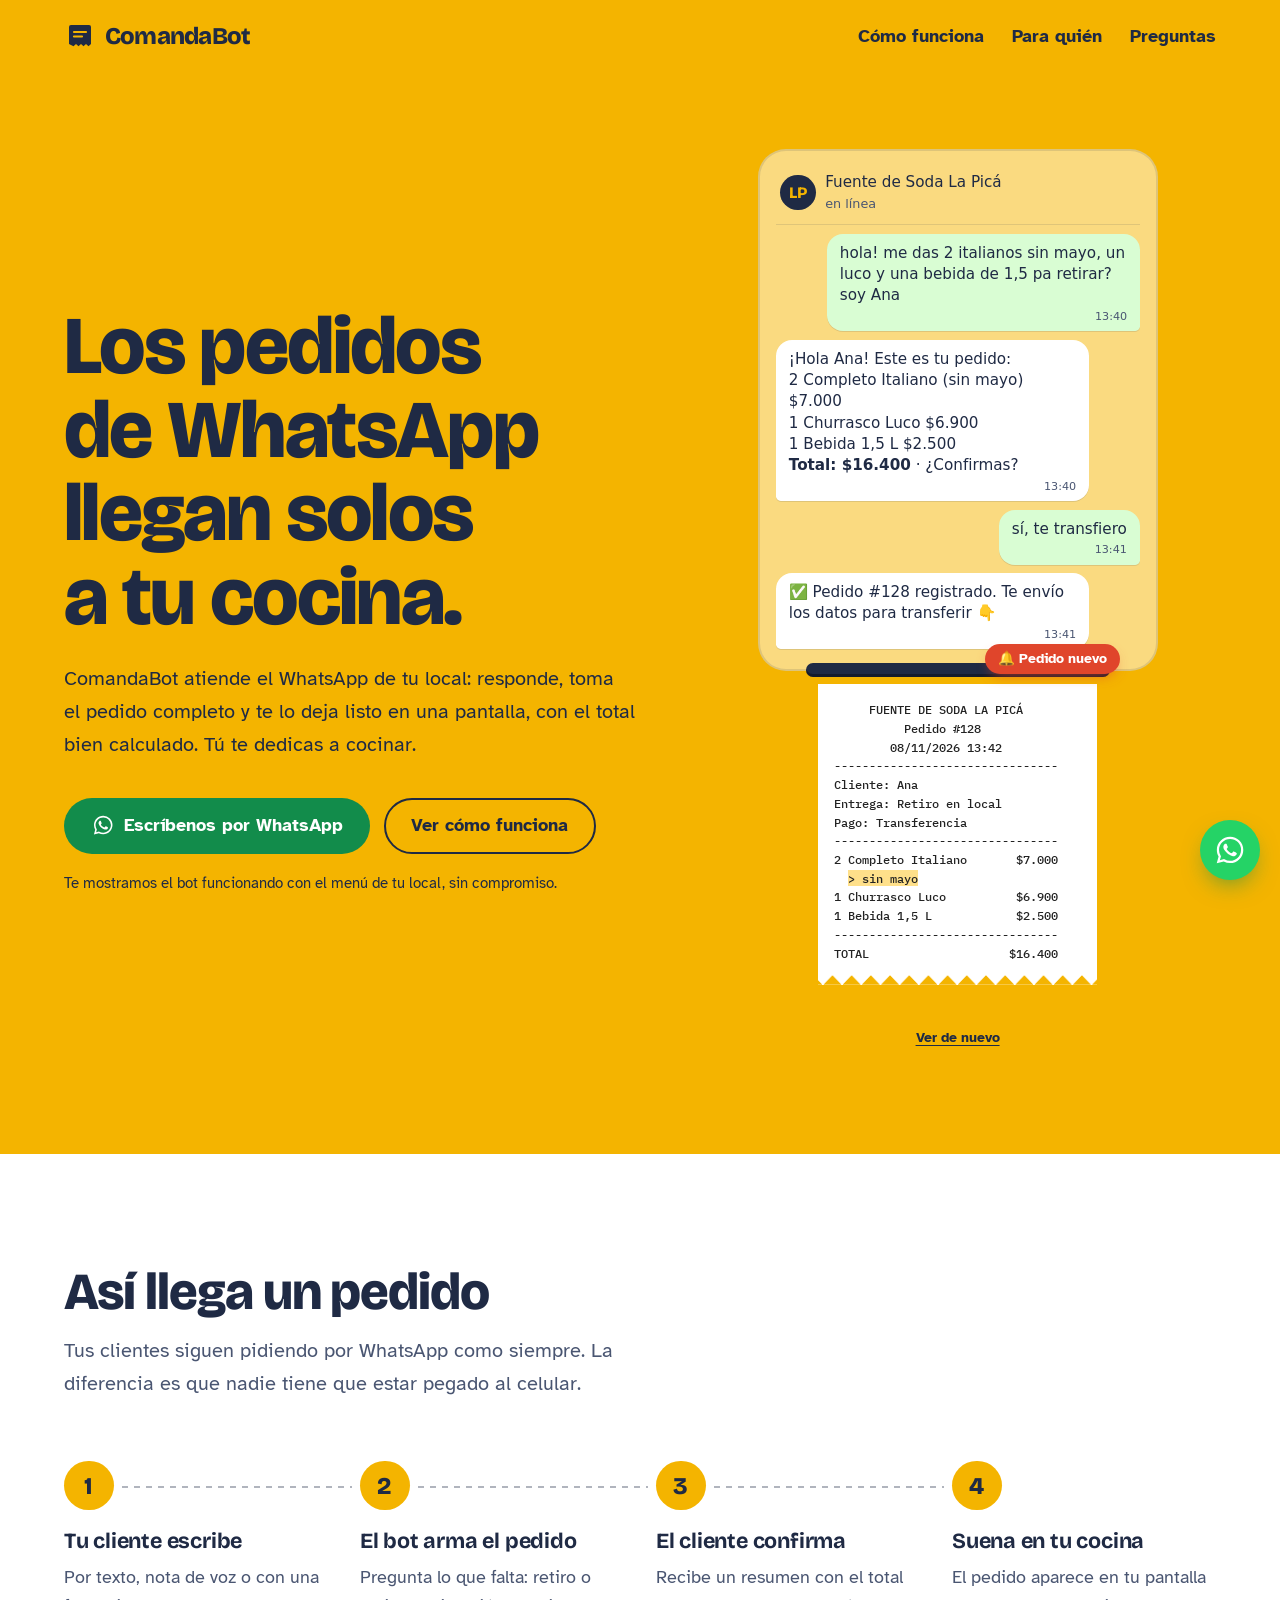
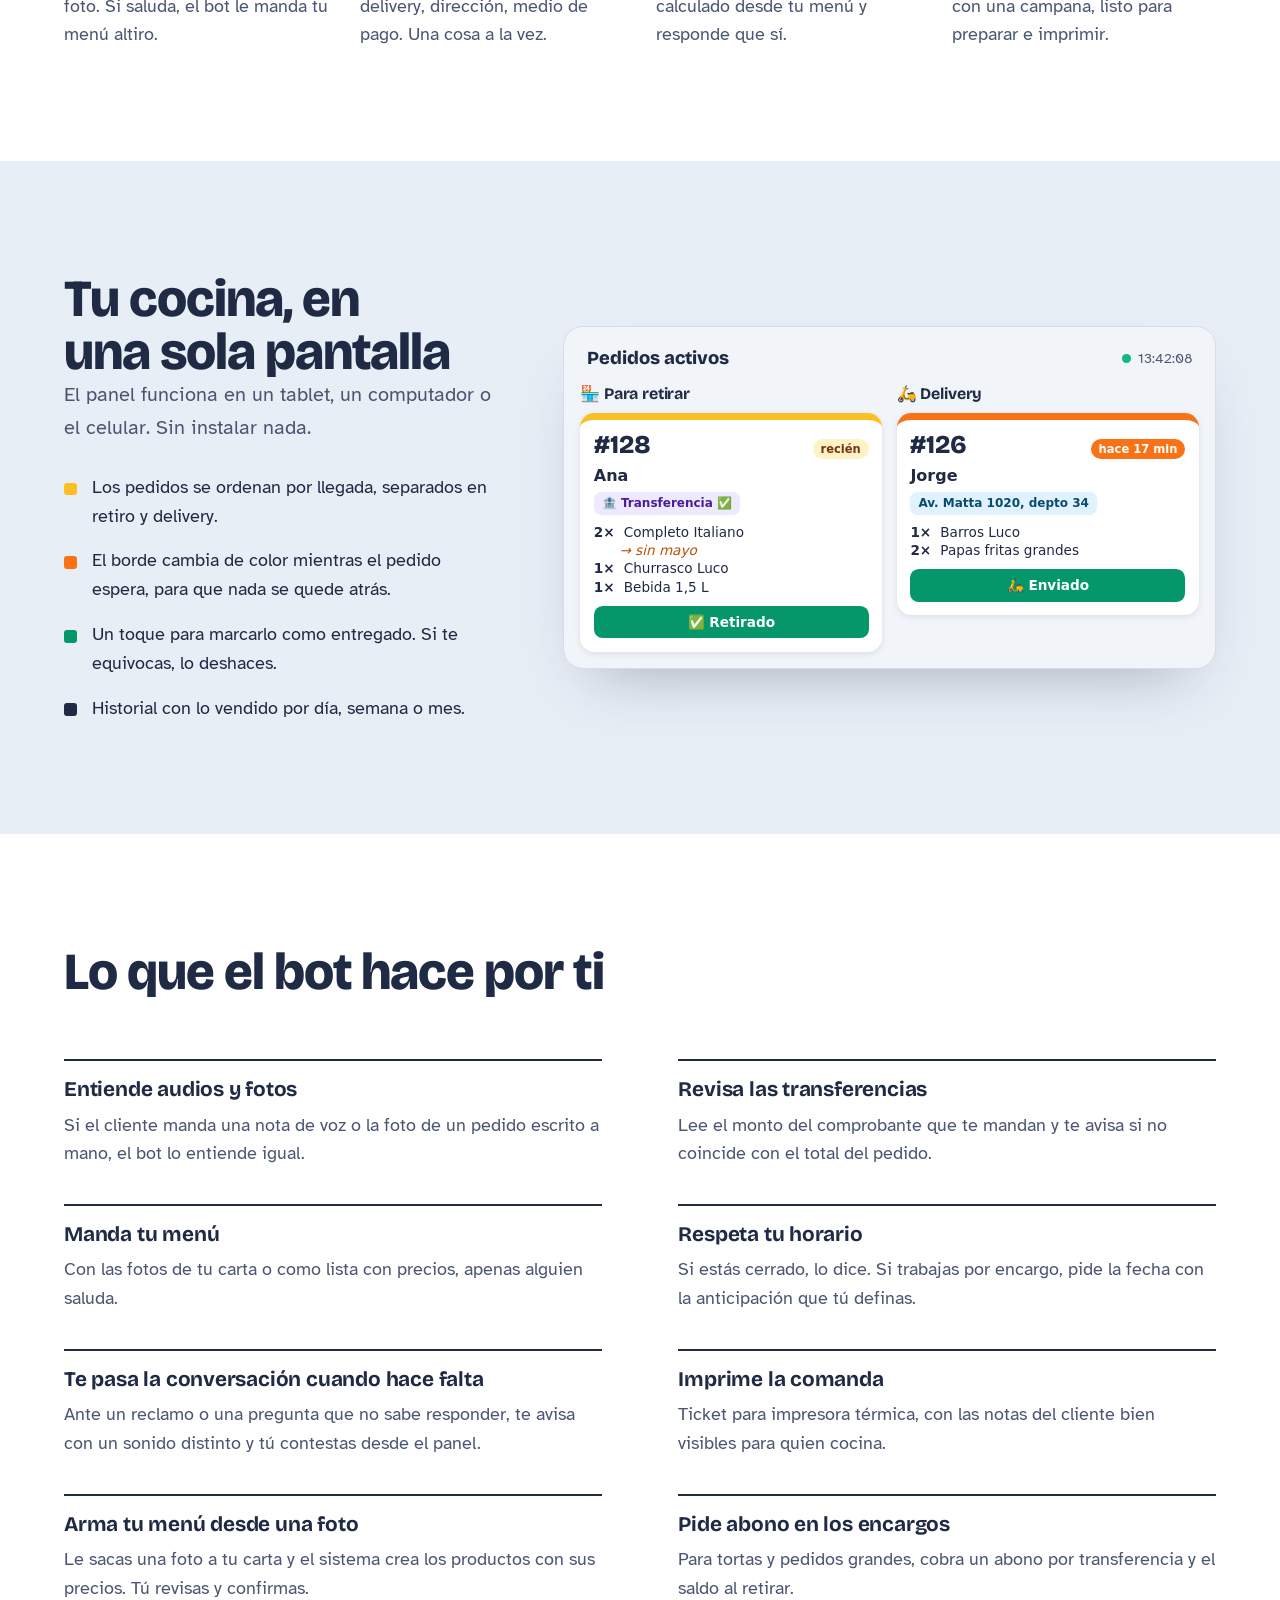
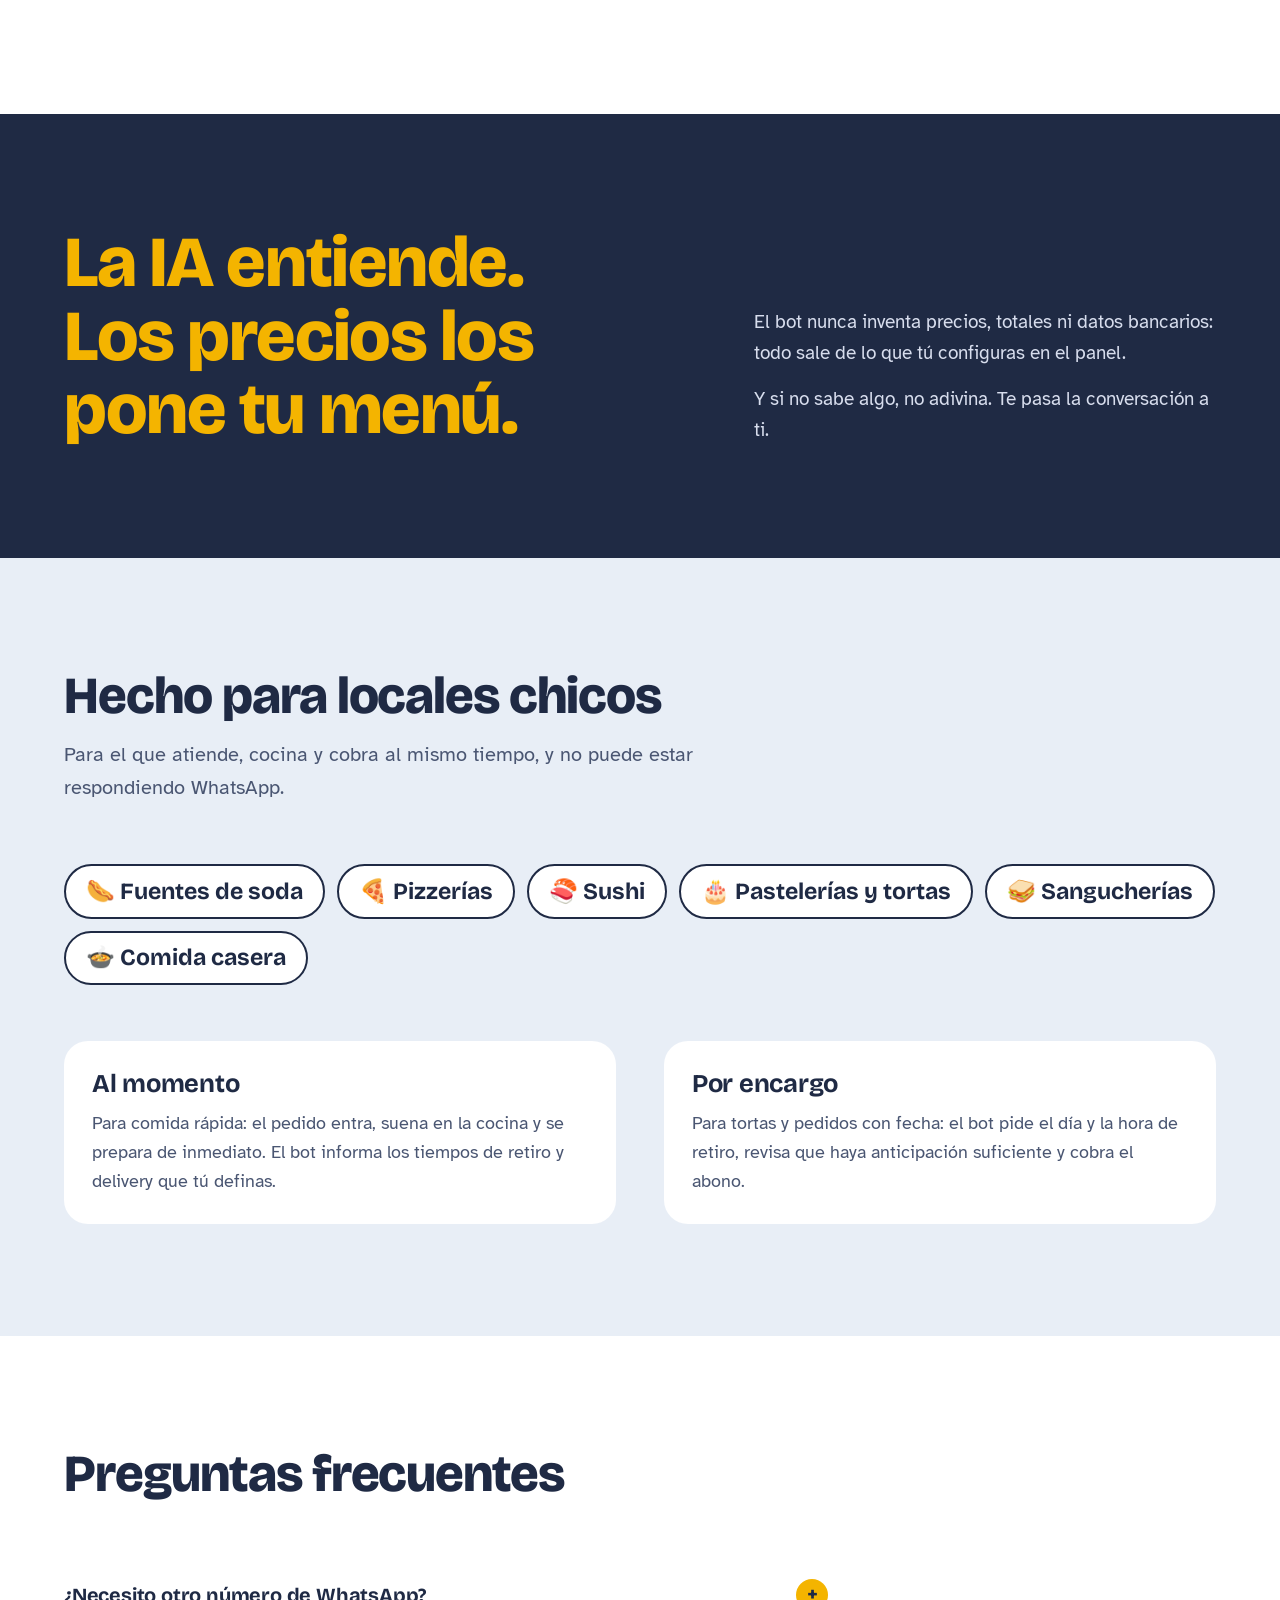
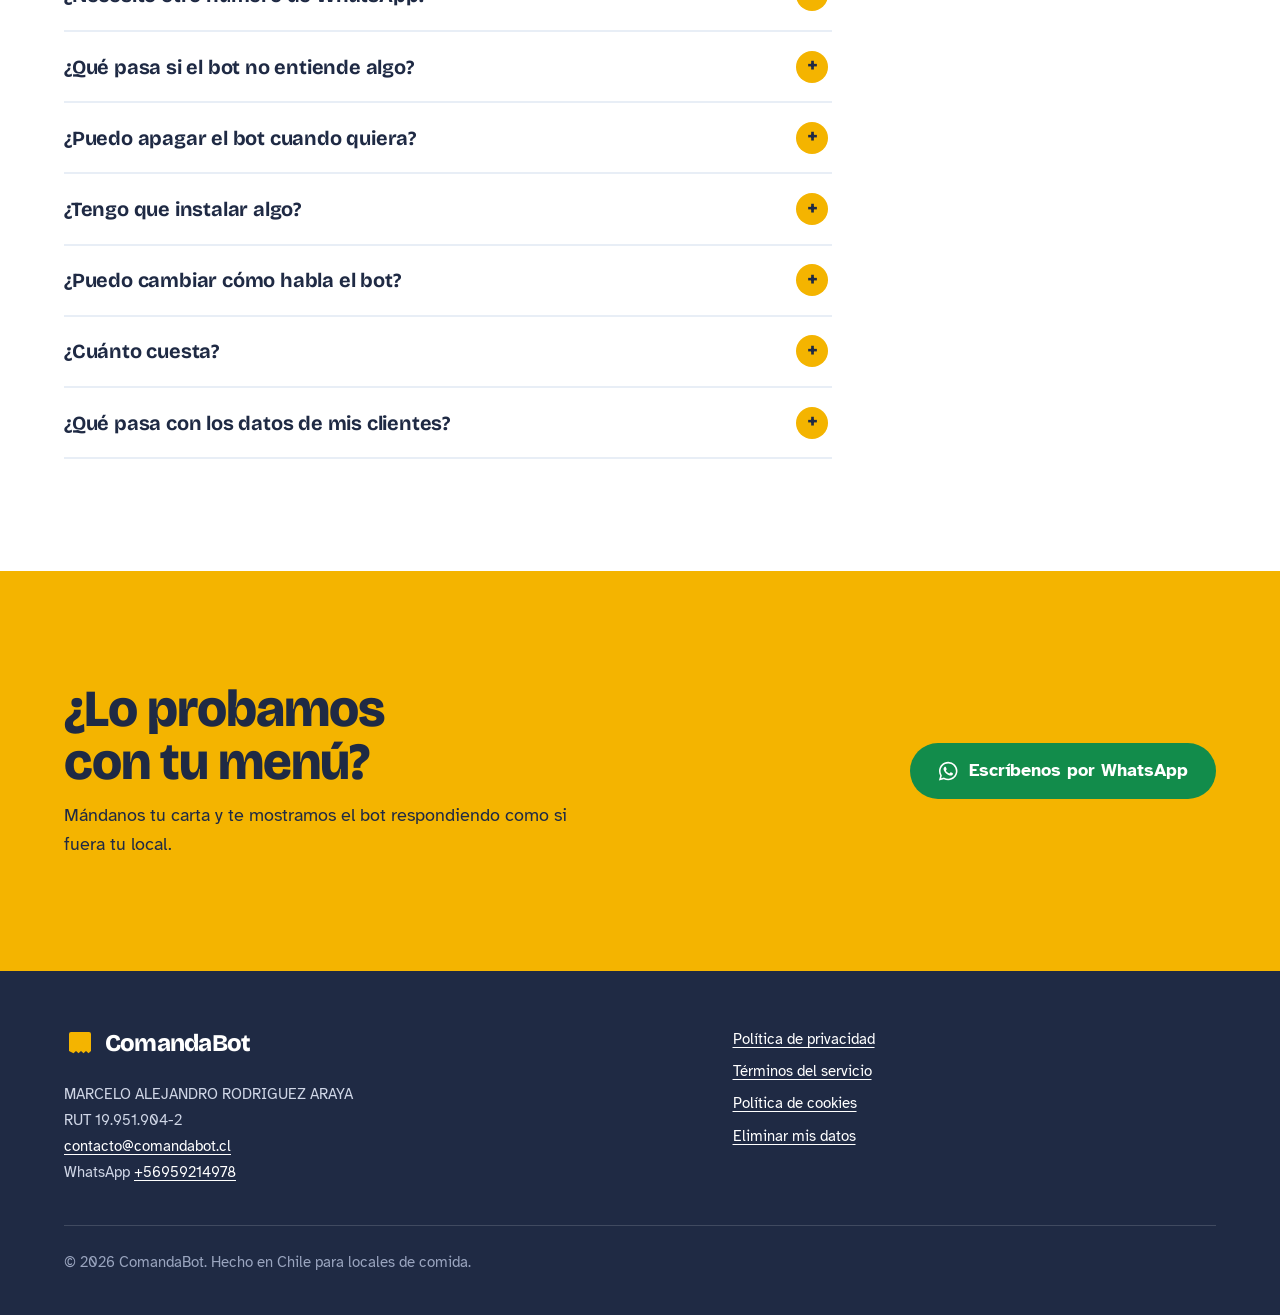
==== commit 797817fa: "Correo de contacto: contacto@comandabot.cl Co-Authored-By: Claude Opus 5.5 <noreply@anthropic.com>" ====
--- a/index.html
+++ b/index.html
@@ -298,7 +298,7 @@
           MARCELO ALEJANDRO RODRIGUEZ ARAYA<br>
           RUT 19.951.904-2<br>
           
-          <a href="mailto:rodriguez.marcelo3a@gmail.com">rodriguez.marcelo3a@gmail.com</a>
+          <a href="mailto:contacto@comandabot.cl">contacto@comandabot.cl</a>
           <br>WhatsApp <a href="https://wa.me/56959214978?text=Hola%2C%20quiero%20saber%20m%C3%A1s%20de%20ComandaBot%20para%20mi%20local.">+56959214978</a>
         </address>
       </div>
